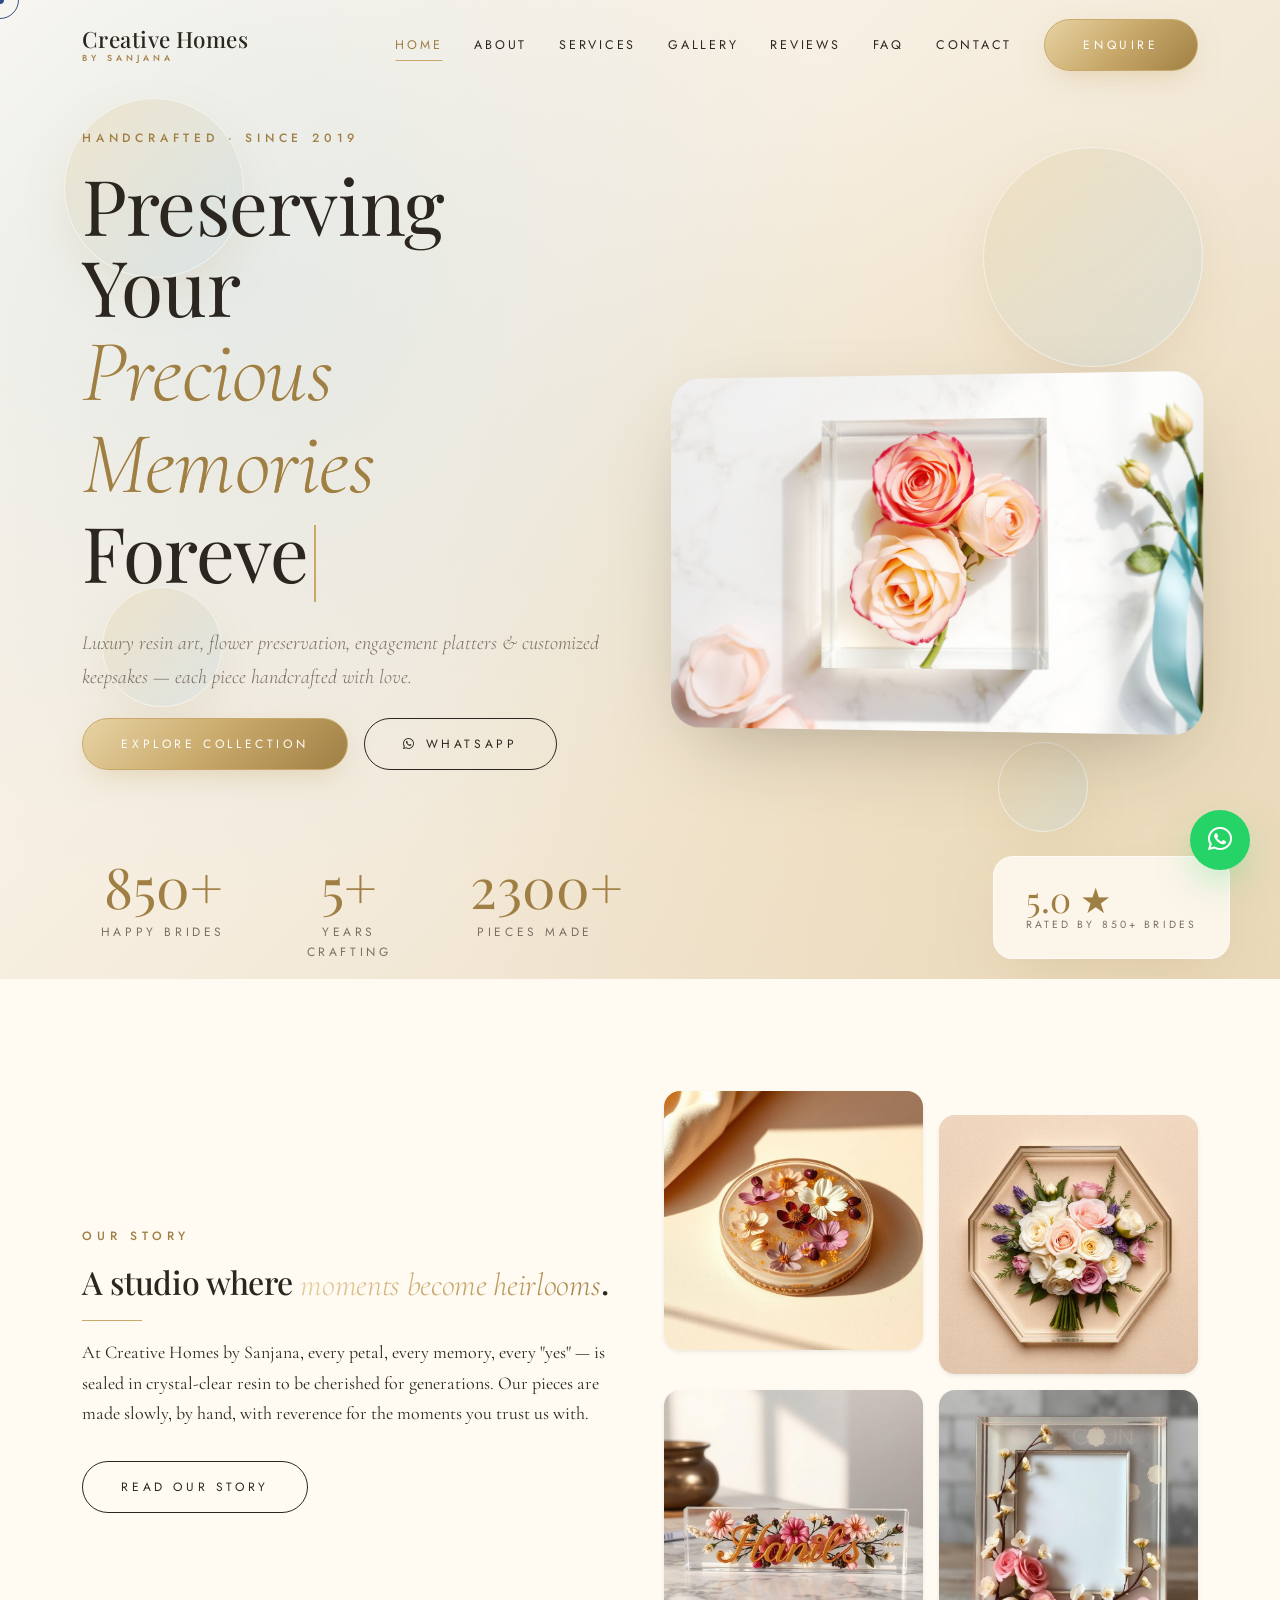
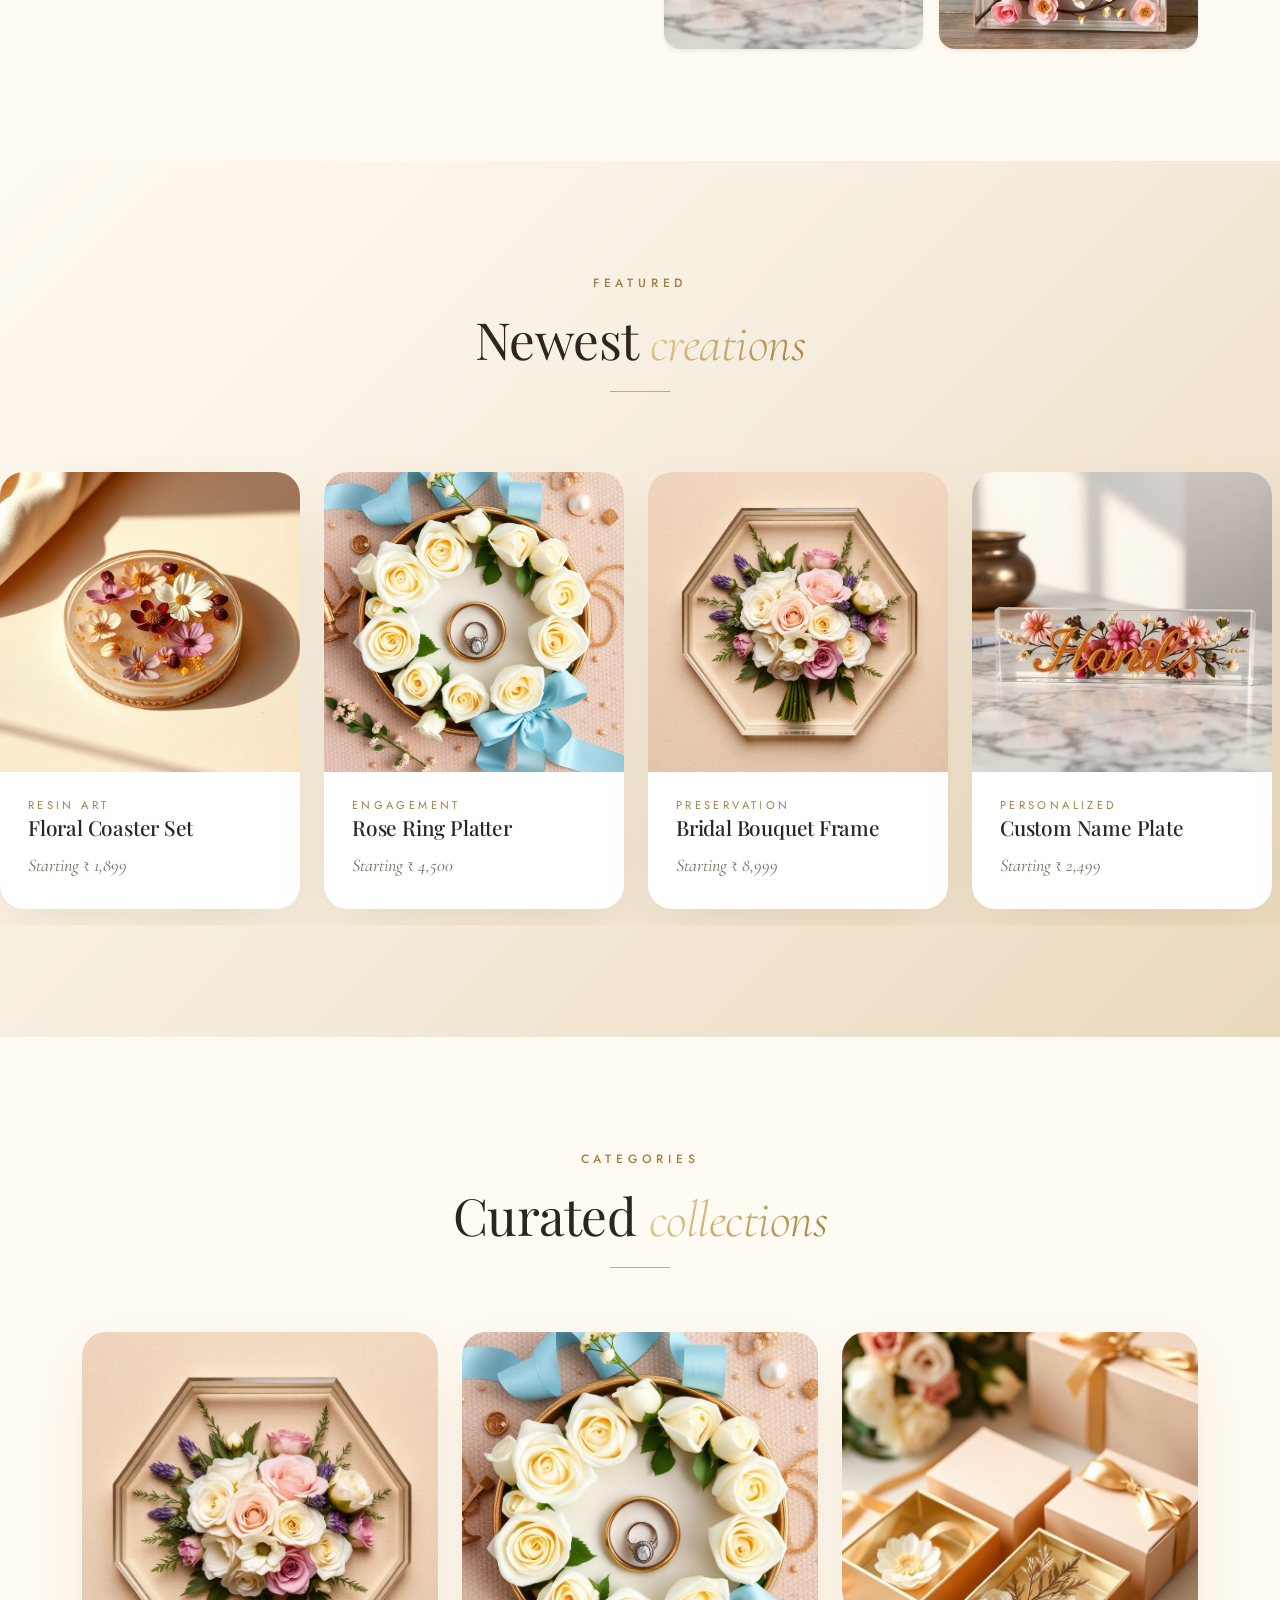
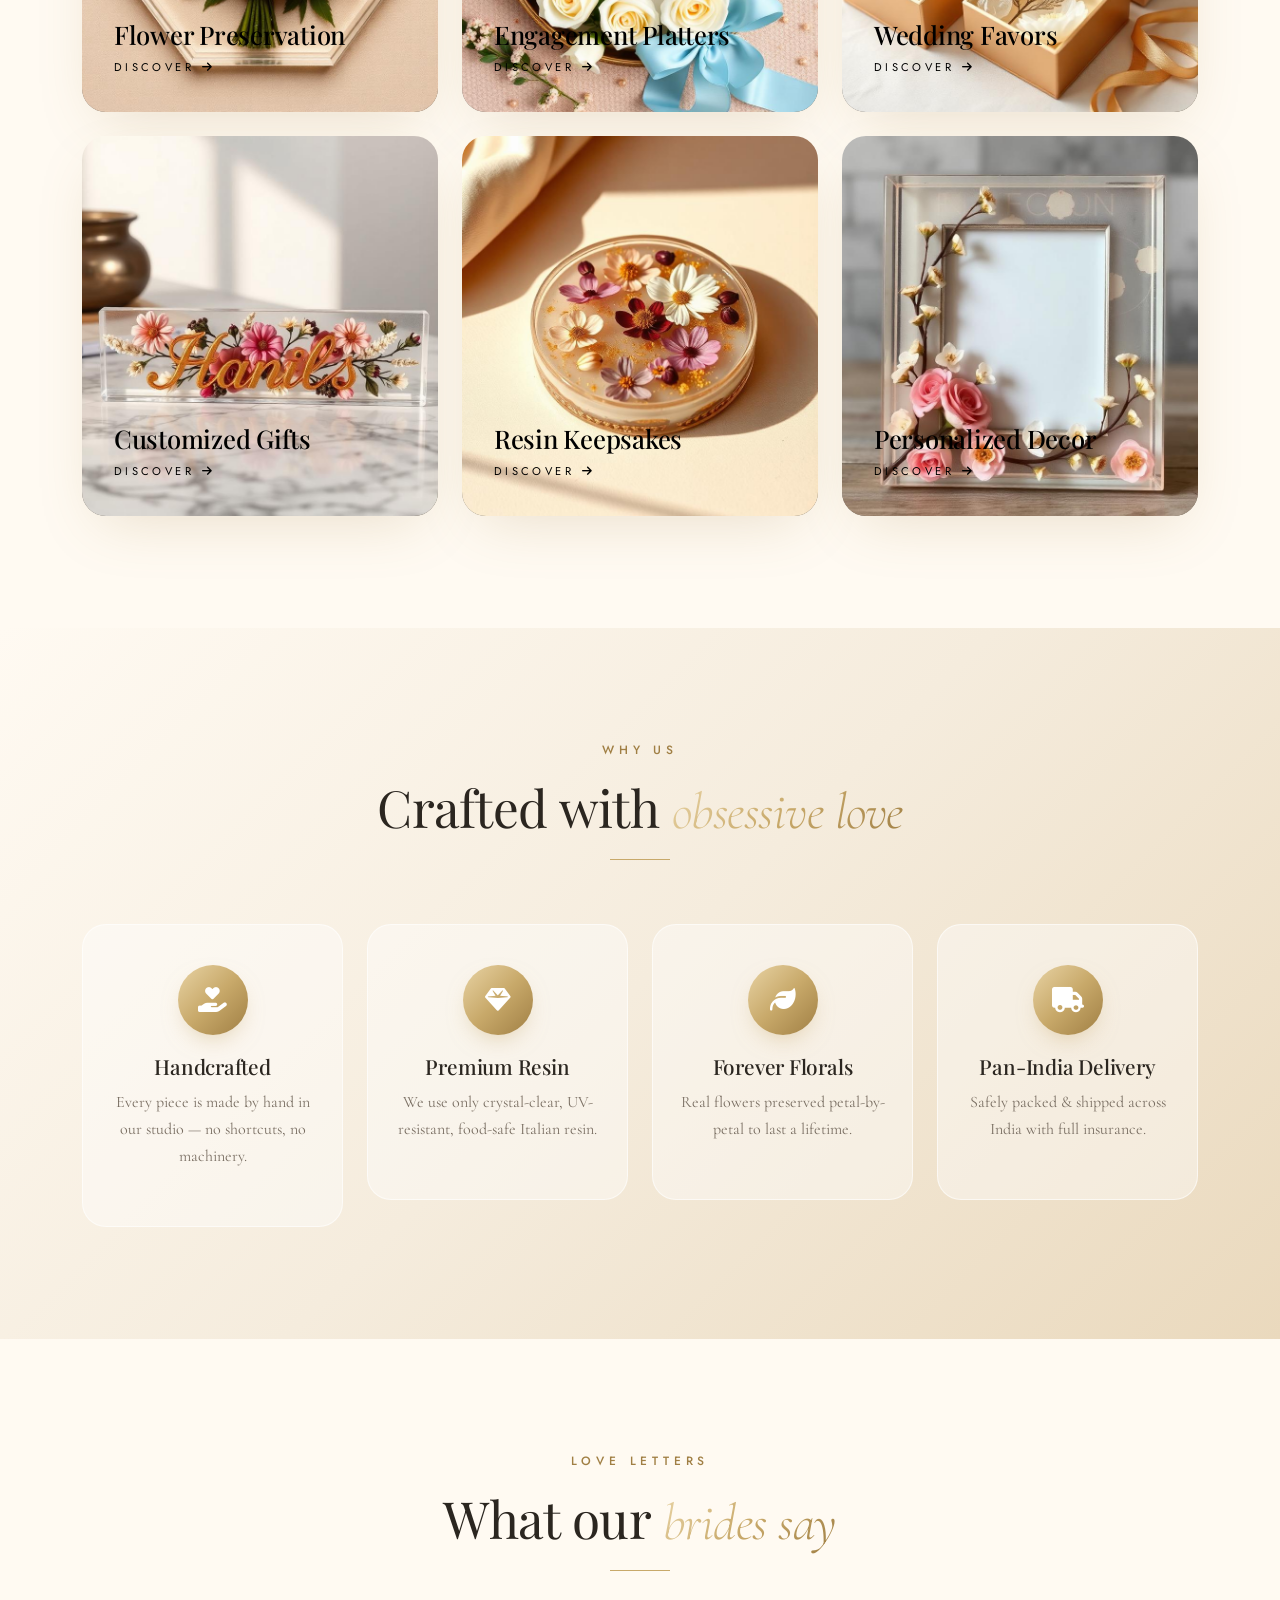
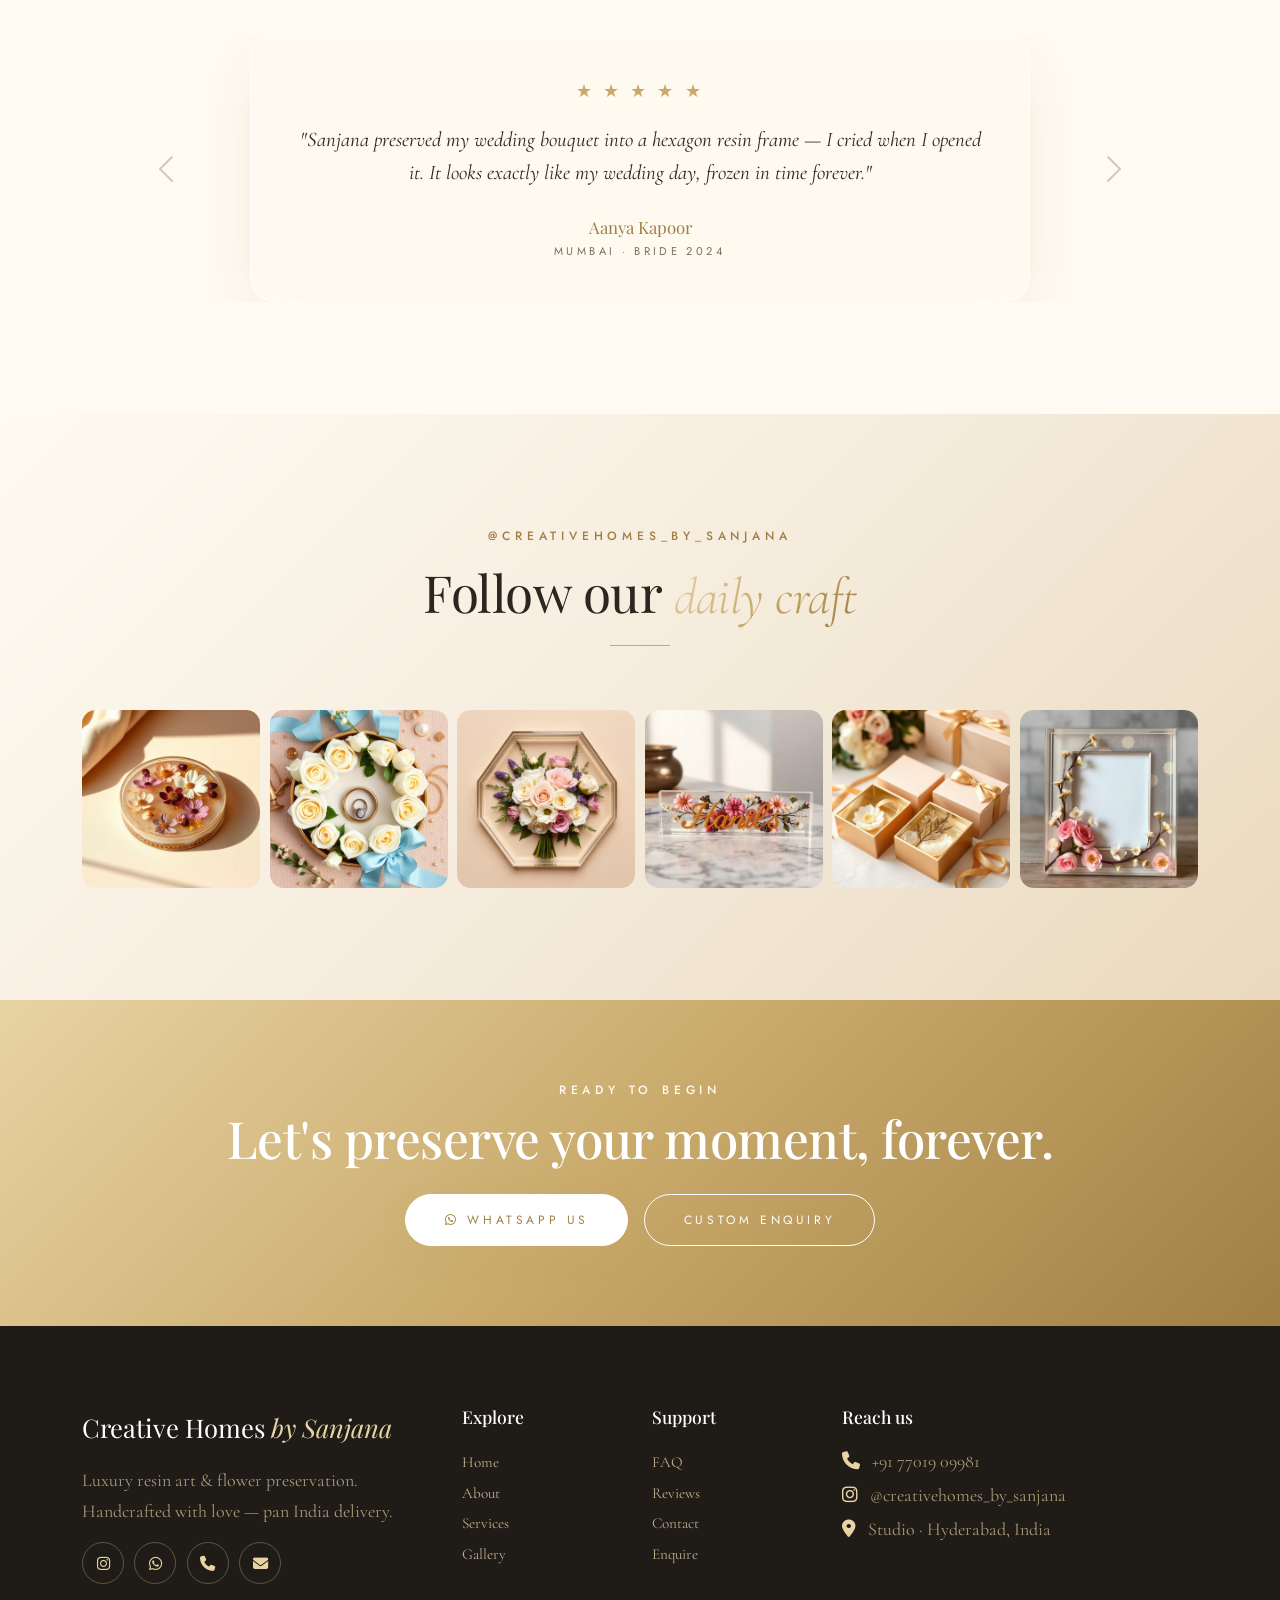
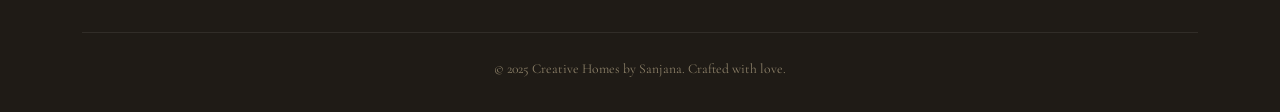
==== index.html @ 937a448a "first commit" ====
<!DOCTYPE html>
<html lang="en">
<head>
<meta charset="UTF-8" />
<meta name="viewport" content="width=device-width, initial-scale=1" />
<title>Creative Homes by Sanjana | Luxury Resin Art & Flower Preservation</title>
<meta name="description" content="Handcrafted resin art, flower preservation, engagement platters & customized keepsakes by Creative Homes by Sanjana." />
<link rel="preconnect" href="https://fonts.googleapis.com">
<link rel="preconnect" href="https://fonts.gstatic.com" crossorigin>
<link href="https://fonts.googleapis.com/css2?family=Playfair+Display:wght@400;500;600&family=Cormorant+Garamond:ital,wght@0,300;0,400;1,300;1,400&family=Jost:wght@300;400;500&display=swap" rel="stylesheet">
<link rel="stylesheet" href="https://cdn.jsdelivr.net/npm/bootstrap@5.3.3/dist/css/bootstrap.min.css">
<link rel="stylesheet" href="https://cdnjs.cloudflare.com/ajax/libs/font-awesome/6.5.0/css/all.min.css">
<link rel="stylesheet" href="CSS/style.css">
<link rel="stylesheet" href="CSS/responsive.css">
</head>
<body>

<!-- Loader -->
<div class="loader"><div class="loader-ring"></div><div class="loader-text">Creative Homes</div></div>
<div class="cursor-dot"></div><div class="cursor-ring"></div>
<div class="scroll-progress"></div>

<!-- Navbar -->
<nav class="navbar navbar-expand-lg fixed-top">
  <div class="container">
    <a class="brand navbar-brand" href="index.html">Creative Homes<small>by Sanjana</small></a>
    <button class="navbar-toggler" data-bs-toggle="collapse" data-bs-target="#nav"><i class="fa-solid fa-bars"></i></button>
    <div class="collapse navbar-collapse justify-content-end" id="nav">
      <ul class="navbar-nav align-items-lg-center">
        <li class="nav-item"><a class="nav-link" href="index.html">Home</a></li>
        <li class="nav-item"><a class="nav-link" href="about.html">About</a></li>
        <li class="nav-item"><a class="nav-link" href="services.html">Services</a></li>
        <li class="nav-item"><a class="nav-link" href="gallery.html">Gallery</a></li>
        <li class="nav-item"><a class="nav-link" href="testimonials.html">Reviews</a></li>
        <li class="nav-item"><a class="nav-link" href="faq.html">FAQ</a></li>
        <li class="nav-item"><a class="nav-link" href="contact.html">Contact</a></li>
        <li class="nav-item ms-lg-3"><a class="btn btn-luxe" href="enquiry.html">Enquire</a></li>
      </ul>
    </div>
  </div>
</nav>

<!-- Hero -->
<header class="hero">
  <div class="float-el f1"></div><div class="float-el f2"></div>
  <div class="float-el f3"></div><div class="float-el f4"></div>
  <div class="container position-relative">
    <div class="row align-items-center g-5">
      <div class="col-lg-6 reveal">
        <div class="eyebrow">Handcrafted · Since 2019</div>
        <h1 class="mt-3">Preserving Your
          <span class="display gold-text">Precious Memories</span>
          <span data-type='["Forever.","Beautifully.","With Love."]'></span><span class="type-cursor"></span>
        </h1>
        <p class="lead">Luxury resin art, flower preservation, engagement platters & customized keepsakes — each piece handcrafted with love.</p>
        <div class="mt-4 d-flex flex-wrap gap-3">
          <a href="services.html" class="btn btn-luxe">Explore Collection</a>
          <a href="https://wa.me/917701909981" target="_blank" class="btn btn-ghost"><i class="fa-brands fa-whatsapp me-2"></i>WhatsApp</a>
        </div>
        <div class="row mt-5 g-4">
          <div class="col-4"><div class="counter"><div class="num" data-count="850" data-suffix="+">0</div><div class="lbl">Happy Brides</div></div></div>
          <div class="col-4"><div class="counter"><div class="num" data-count="5" data-suffix="+">0</div><div class="lbl">Years Crafting</div></div></div>
          <div class="col-4"><div class="counter"><div class="num" data-count="2300" data-suffix="+">0</div><div class="lbl">Pieces Made</div></div></div>
        </div>
      </div>
      <div class="col-lg-6 reveal">
        <div class="hero-visual">
          <img src="Images/hero.jfif" alt="Preserved roses in luxury resin" />
        </div>
        <div class="hero-badge d-none d-md-block">
          <div class="num">5.0 ★</div>
          <div class="lbl">Rated by 850+ Brides</div>
        </div>
      </div>
    </div>
  </div>
</header>

<!-- Brand intro -->
<section>
  <div class="container">
    <div class="row align-items-center g-5">
      <div class="col-lg-6 reveal">
        <div class="eyebrow">Our Story</div>
        <h2 class="mt-3">A studio where <span class="display gold-text">moments become heirlooms</span>.</h2>
        <span class="divider mx-0"></span>
        <p class="mt-3">At Creative Homes by Sanjana, every petal, every memory, every "yes" — is sealed in crystal-clear resin to be cherished for generations. Our pieces are made slowly, by hand, with reverence for the moments you trust us with.</p>
        <a href="about.html" class="btn btn-ghost mt-3">Read Our Story</a>
      </div>
      <div class="col-lg-6 reveal">
        <div class="row g-3">
          <div class="col-6"><img src="Images/p1.jfif" class="img-fluid rounded-4 shadow-sm" alt="Resin coaster"></div>
          <div class="col-6"><img src="Images/p3.jfif" class="img-fluid rounded-4 shadow-sm mt-4" alt="Bouquet preservation"></div>
          <div class="col-6"><img src="Images/p4.jfif" class="img-fluid rounded-4 shadow-sm" alt="Name plate"></div>
          <div class="col-6"><img src="Images/p6.jfif" class="img-fluid rounded-4 shadow-sm mt-n4" alt="Photo frame"></div>
        </div>
      </div>
    </div>
  </div>
</section>

<!-- Featured products marquee -->
<section style="background:var(--grad-beige)">
  <div class="container">
    <div class="section-head reveal">
      <div class="eyebrow">Featured</div>
      <h2>Newest <span class="display gold-text">creations</span></h2>
      <span class="divider"></span>
    </div>
  </div>
  <div class="marquee">
    <div class="marquee-track">
      <!-- duplicated set for seamless loop -->
      <div class="product-card marquee-card"><div class="img-wrap"><img src="Images/p1.jfif" alt=""></div><div class="body"><div class="meta">Resin Art</div><h5>Floral Coaster Set</h5><div class="price">Starting ₹ 1,899</div></div></div>
      <div class="product-card marquee-card"><div class="img-wrap"><img src="Images/p2.jfif" alt=""></div><div class="body"><div class="meta">Engagement</div><h5>Rose Ring Platter</h5><div class="price">Starting ₹ 4,500</div></div></div>
      <div class="product-card marquee-card"><div class="img-wrap"><img src="Images/p3.jfif" alt=""></div><div class="body"><div class="meta">Preservation</div><h5>Bridal Bouquet Frame</h5><div class="price">Starting ₹ 8,999</div></div></div>
      <div class="product-card marquee-card"><div class="img-wrap"><img src="Images/p4.jfif" alt=""></div><div class="body"><div class="meta">Personalized</div><h5>Custom Name Plate</h5><div class="price">Starting ₹ 2,499</div></div></div>
      <div class="product-card marquee-card"><div class="img-wrap"><img src="Images/p5.jfif" alt=""></div><div class="body"><div class="meta">Wedding</div><h5>Return Favor Boxes</h5><div class="price">Starting ₹ 349</div></div></div>
      <div class="product-card marquee-card"><div class="img-wrap"><img src="Images/p6.jfif" alt=""></div><div class="body"><div class="meta">Keepsake</div><h5>Floral Photo Frame</h5><div class="price">Starting ₹ 1,799</div></div></div>
      <!-- repeat -->
      <div class="product-card marquee-card"><div class="img-wrap"><img src="Images/p1.jfif" alt=""></div><div class="body"><div class="meta">Resin Art</div><h5>Floral Coaster Set</h5><div class="price">Starting ₹ 1,899</div></div></div>
      <div class="product-card marquee-card"><div class="img-wrap"><img src="Images/p2.jfif" alt=""></div><div class="body"><div class="meta">Engagement</div><h5>Rose Ring Platter</h5><div class="price">Starting ₹ 4,500</div></div></div>
      <div class="product-card marquee-card"><div class="img-wrap"><img src="Images/p3.jfif" alt=""></div><div class="body"><div class="meta">Preservation</div><h5>Bridal Bouquet Frame</h5><div class="price">Starting ₹ 8,999</div></div></div>
      <div class="product-card marquee-card"><div class="img-wrap"><img src="Images/p4.jfif" alt=""></div><div class="body"><div class="meta">Personalized</div><h5>Custom Name Plate</h5><div class="price">Starting ₹ 2,499</div></div></div>
      <div class="product-card marquee-card"><div class="img-wrap"><img src="Images/p5.jfif" alt=""></div><div class="body"><div class="meta">Wedding</div><h5>Return Favor Boxes</h5><div class="price">Starting ₹ 349</div></div></div>
      <div class="product-card marquee-card"><div class="img-wrap"><img src="Images/p6.jfif" alt=""></div><div class="body"><div class="meta">Keepsake</div><h5>Floral Photo Frame</h5><div class="price">Starting ₹ 1,799</div></div></div>
    </div>
  </div>
</section>

<!-- Categories -->
<section>
  <div class="container">
    <div class="section-head reveal">
      <div class="eyebrow">Categories</div>
      <h2>Curated <span class="display gold-text">collections</span></h2>
      <span class="divider"></span>
    </div>
    <div class="row g-4">
      <div class="col-md-6 col-lg-4 reveal"><div class="cat-card"><img src="Images/p3.jfif" alt=""><div class="content"><h4>Flower Preservation</h4><span class="arrow">Discover <i class="fa-solid fa-arrow-right"></i></span></div></div></div>
      <div class="col-md-6 col-lg-4 reveal"><div class="cat-card"><img src="Images/p2.jfif" alt=""><div class="content"><h4>Engagement Platters</h4><span class="arrow">Discover <i class="fa-solid fa-arrow-right"></i></span></div></div></div>
      <div class="col-md-6 col-lg-4 reveal"><div class="cat-card"><img src="Images/p5.jfif" alt=""><div class="content"><h4>Wedding Favors</h4><span class="arrow">Discover <i class="fa-solid fa-arrow-right"></i></span></div></div></div>
      <div class="col-md-6 col-lg-4 reveal"><div class="cat-card"><img src="Images/p4.jfif" alt=""><div class="content"><h4>Customized Gifts</h4><span class="arrow">Discover <i class="fa-solid fa-arrow-right"></i></span></div></div></div>
      <div class="col-md-6 col-lg-4 reveal"><div class="cat-card"><img src="Images/p1.jfif" alt=""><div class="content"><h4>Resin Keepsakes</h4><span class="arrow">Discover <i class="fa-solid fa-arrow-right"></i></span></div></div></div>
      <div class="col-md-6 col-lg-4 reveal"><div class="cat-card"><img src="Images/p6.jfif" alt=""><div class="content"><h4>Personalized Decor</h4><span class="arrow">Discover <i class="fa-solid fa-arrow-right"></i></span></div></div></div>
    </div>
  </div>
</section>

<!-- Why us -->
<section style="background:var(--grad-beige)">
  <div class="container">
    <div class="section-head reveal">
      <div class="eyebrow">Why us</div>
      <h2>Crafted with <span class="display gold-text">obsessive love</span></h2>
      <span class="divider"></span>
    </div>
    <div class="row g-4">
      <div class="col-md-6 col-lg-3 reveal"><div class="feature"><div class="ico"><i class="fa-solid fa-hand-holding-heart"></i></div><h5>Handcrafted</h5><p>Every piece is made by hand in our studio — no shortcuts, no machinery.</p></div></div>
      <div class="col-md-6 col-lg-3 reveal"><div class="feature"><div class="ico"><i class="fa-solid fa-gem"></i></div><h5>Premium Resin</h5><p>We use only crystal-clear, UV-resistant, food-safe Italian resin.</p></div></div>
      <div class="col-md-6 col-lg-3 reveal"><div class="feature"><div class="ico"><i class="fa-solid fa-leaf"></i></div><h5>Forever Florals</h5><p>Real flowers preserved petal-by-petal to last a lifetime.</p></div></div>
      <div class="col-md-6 col-lg-3 reveal"><div class="feature"><div class="ico"><i class="fa-solid fa-truck"></i></div><h5>Pan-India Delivery</h5><p>Safely packed & shipped across India with full insurance.</p></div></div>
    </div>
  </div>
</section>

<!-- Testimonials carousel -->
<section>
  <div class="container">
    <div class="section-head reveal">
      <div class="eyebrow">Love letters</div>
      <h2>What our <span class="display gold-text">brides say</span></h2>
      <span class="divider"></span>
    </div>
    <div id="tcar" class="carousel slide reveal" data-bs-ride="carousel" data-bs-interval="5000">
      <div class="carousel-inner">
        <div class="carousel-item active"><div class="testimonial glass mx-auto" style="max-width:780px">
          <div class="stars">★ ★ ★ ★ ★</div>
          <p class="quote">"Sanjana preserved my wedding bouquet into a hexagon resin frame — I cried when I opened it. It looks exactly like my wedding day, frozen in time forever."</p>
          <div class="author">Aanya Kapoor</div><div class="role">Mumbai · Bride 2024</div>
        </div></div>
        <div class="carousel-item"><div class="testimonial glass mx-auto" style="max-width:780px">
          <div class="stars">★ ★ ★ ★ ★</div>
          <p class="quote">"The engagement platter was the centrepiece of our ceremony. Guests kept asking where we ordered from. Premium quality, fast delivery, beautiful packaging."</p>
          <div class="author">Riya Sharma</div><div class="role">Delhi · Engagement</div>
        </div></div>
        <div class="carousel-item"><div class="testimonial glass mx-auto" style="max-width:780px">
          <div class="stars">★ ★ ★ ★ ★</div>
          <p class="quote">"We ordered 150 customized return favors. Each one was wrapped like a tiny luxury gift. Worth every rupee. Will order again for our anniversary."</p>
          <div class="author">Meera & Arjun</div><div class="role">Bangalore · Wedding</div>
        </div></div>
      </div>
      <button class="carousel-control-prev" data-bs-target="#tcar" data-bs-slide="prev"><span class="carousel-control-prev-icon" style="filter:invert(.4)"></span></button>
      <button class="carousel-control-next" data-bs-target="#tcar" data-bs-slide="next"><span class="carousel-control-next-icon" style="filter:invert(.4)"></span></button>
    </div>
  </div>
</section>

<!-- Instagram -->
<section style="background:var(--grad-beige)">
  <div class="container">
    <div class="section-head reveal">
      <div class="eyebrow">@creativehomes_by_sanjana</div>
      <h2>Follow our <span class="display gold-text">daily craft</span></h2>
      <span class="divider"></span>
    </div>
    <div class="insta-grid reveal">
      <a href="https://instagram.com/creativehomes_by_sanjana" target="_blank" class="ig"><img src="Images/p1.jfif" alt=""></a>
      <a href="https://instagram.com/creativehomes_by_sanjana" target="_blank" class="ig"><img src="Images/p2.jfif" alt=""></a>
      <a href="https://instagram.com/creativehomes_by_sanjana" target="_blank" class="ig"><img src="Images/p3.jfif" alt=""></a>
      <a href="https://instagram.com/creativehomes_by_sanjana" target="_blank" class="ig"><img src="Images/p4.jfif" alt=""></a>
      <a href="https://instagram.com/creativehomes_by_sanjana" target="_blank" class="ig"><img src="Images/p5.jfif" alt=""></a>
      <a href="https://instagram.com/creativehomes_by_sanjana" target="_blank" class="ig"><img src="Images/p6.jfif" alt=""></a>
    </div>
  </div>
</section>

<!-- CTA strip -->
<section class="cta-strip">
  <div class="container reveal">
    <div class="eyebrow" style="color:#fffaf2">Ready to begin</div>
    <h2 class="mt-2">Let's preserve your moment, forever.</h2>
    <div class="d-flex justify-content-center gap-3 flex-wrap mt-4">
      <a href="https://wa.me/917701909981" target="_blank" class="btn btn-luxe"><i class="fa-brands fa-whatsapp me-2"></i>WhatsApp Us</a>
      <a href="enquiry.html" class="btn btn-ghost">Custom Enquiry</a>
    </div>
  </div>
</section>

<!-- Footer (shared) -->
<footer class="footer">
  <div class="container">
    <div class="row g-4">
      <div class="col-lg-4">
        <div class="brand-f">Creative Homes <em style="color:var(--gold-light)">by Sanjana</em></div>
        <p class="mt-3" style="color:#a89978">Luxury resin art & flower preservation. Handcrafted with love — pan India delivery.</p>
        <div class="social mt-3">
          <a href="https://instagram.com/creativehomes_by_sanjana" target="_blank"><i class="fa-brands fa-instagram"></i></a>
          <a href="https://wa.me/917701909981" target="_blank"><i class="fa-brands fa-whatsapp"></i></a>
          <a href="tel:+917701909981"><i class="fa-solid fa-phone"></i></a>
          <a href="mailto:hello@creativehomes.in"><i class="fa-solid fa-envelope"></i></a>
        </div>
      </div>
      <div class="col-6 col-lg-2"><h6>Explore</h6>
        <div><a href="index.html">Home</a></div><div><a href="about.html">About</a></div>
        <div><a href="services.html">Services</a></div><div><a href="gallery.html">Gallery</a></div>
      </div>
      <div class="col-6 col-lg-2"><h6>Support</h6>
        <div><a href="faq.html">FAQ</a></div><div><a href="testimonials.html">Reviews</a></div>
        <div><a href="contact.html">Contact</a></div><div><a href="enquiry.html">Enquire</a></div>
      </div>
      <div class="col-lg-4"><h6>Reach us</h6>
        <p style="color:#a89978;margin:.2rem 0"><i class="fa-solid fa-phone me-2" style="color:var(--gold-light)"></i> +91 77019 09981</p>
        <p style="color:#a89978;margin:.2rem 0"><i class="fa-brands fa-instagram me-2" style="color:var(--gold-light)"></i> @creativehomes_by_sanjana</p>
        <p style="color:#a89978;margin:.2rem 0"><i class="fa-solid fa-location-dot me-2" style="color:var(--gold-light)"></i> Studio · Hyderabad, India</p>
      </div>
    </div>
    <div class="copy text-center">© 2025 Creative Homes by Sanjana. Crafted with love.</div>
  </div>
</footer>

<a class="fab-wa" href="https://wa.me/917701909981" target="_blank" aria-label="WhatsApp"><i class="fa-brands fa-whatsapp"></i></a>
<button class="back-top" aria-label="Top"><i class="fa-solid fa-arrow-up"></i></button>

<script src="https://cdn.jsdelivr.net/npm/bootstrap@5.3.3/dist/js/bootstrap.bundle.min.js"></script>
<script src="JS/main.js"></script>
</body>
</html>
---- CSS/style.css ----
/* ===================================================
   Creative Homes by Sanjana — Luxury Brand Stylesheet
   Palette: Beige, White, Gold, Pastel Blue
=================================================== */

:root{
  --beige-50:#fbf7f1;
  --beige-100:#f5ecdd;
  --beige-200:#ead9bd;
  --cream:#fffaf2;
  --white:#ffffff;
  --gold:#c8a96a;
  --gold-dark:#a07f44;
  --gold-light:#e8d3a4;
  --blue:#b8d3e3;
  --blue-dark:#7fa9c2;
  --ink:#2b2620;
  --muted:#7a6f63;
  --shadow-soft:0 20px 60px -20px rgba(160,127,68,.25);
  --shadow-deep:0 30px 80px -30px rgba(43,38,32,.35);
  --grad-gold:linear-gradient(135deg,#e8d3a4 0%,#c8a96a 50%,#a07f44 100%);
  --grad-beige:linear-gradient(135deg,#fffaf2 0%,#f5ecdd 50%,#ead9bd 100%);
  --grad-overlay:linear-gradient(135deg,rgba(255,250,242,.7),rgba(184,211,227,.35));
}

/* ---------- Base ---------- */
*{box-sizing:border-box}
html{scroll-behavior:smooth}
body{
  font-family:'Cormorant Garamond', Georgia, serif;
  background:var(--cream);
  color:var(--ink);
  font-size:18px;
  line-height:1.7;
  overflow-x:hidden;
  cursor:none;
}
.sans{font-family:'Jost','Helvetica Neue',sans-serif}
h1,h2,h3,h4,h5{font-family:'Playfair Display',serif;font-weight:500;letter-spacing:-.01em}
.display{font-family:'Cormorant Garamond',serif;font-weight:300;font-style:italic}
.eyebrow{
  font-family:'Jost',sans-serif;
  font-size:.75rem;
  letter-spacing:.4em;
  text-transform:uppercase;
  color:var(--gold-dark);
  font-weight:500;
}
.gold-text{
  background:var(--grad-gold);
  -webkit-background-clip:text;
  background-clip:text;
  color:transparent;
}
a{color:inherit;text-decoration:none;transition:color .3s}
a:hover{color:var(--gold-dark)}
section{padding:7rem 0;position:relative}
.divider{width:60px;height:1px;background:var(--gold);margin:1rem auto;display:block}

/* ---------- Custom cursor ---------- */
.cursor-dot, .cursor-ring{
  position:fixed;top:0;left:0;pointer-events:none;
  z-index:9999;border-radius:50%;transform:translate(-50%,-50%);
  mix-blend-mode:difference;
}
.cursor-dot{width:8px;height:8px;background:var(--gold)}
.cursor-ring{width:38px;height:38px;border:1px solid var(--gold);transition:transform .25s ease, width .25s, height .25s}
.cursor-ring.grow{width:64px;height:64px;background:rgba(200,169,106,.15)}
@media (max-width:991px){body{cursor:auto}.cursor-dot,.cursor-ring{display:none}}

/* ---------- Scroll progress ---------- */
.scroll-progress{
  position:fixed;top:0;left:0;height:3px;width:0%;
  background:var(--grad-gold);z-index:1080;transition:width .1s linear;
}

/* ---------- Loader ---------- */
.loader{
  position:fixed;inset:0;background:var(--cream);z-index:2000;
  display:flex;align-items:center;justify-content:center;flex-direction:column;
  transition:opacity .8s ease, visibility .8s ease;
}
.loader.hidden{opacity:0;visibility:hidden}
.loader-ring{
  width:60px;height:60px;border-radius:50%;
  border:2px solid var(--beige-200);border-top-color:var(--gold);
  animation:spin 1s linear infinite;
}
.loader-text{margin-top:1rem;letter-spacing:.5em;font-family:'Jost',sans-serif;font-size:.7rem;color:var(--gold-dark);text-transform:uppercase}
@keyframes spin{to{transform:rotate(360deg)}}

/* ---------- Navbar ---------- */
.navbar{
  padding:1.2rem 0;transition:all .4s ease;
  background:transparent;backdrop-filter:blur(0px);
}
.navbar.scrolled{
  background:rgba(255,250,242,.75);
  backdrop-filter:blur(20px) saturate(180%);
  -webkit-backdrop-filter:blur(20px) saturate(180%);
  box-shadow:0 10px 40px -20px rgba(160,127,68,.2);
  padding:.7rem 0;
}
.navbar .brand{
  font-family:'Playfair Display',serif;font-weight:500;font-size:1.4rem;
  color:var(--ink);letter-spacing:.02em;line-height:1;
}
.navbar .brand small{display:block;font-family:'Jost',sans-serif;font-size:.55rem;letter-spacing:.45em;color:var(--gold-dark);margin-top:4px;text-transform:uppercase;font-weight:500}
.nav-link{
  font-family:'Jost',sans-serif;font-size:.78rem;letter-spacing:.22em;
  text-transform:uppercase;color:var(--ink)!important;padding:.5rem 1rem!important;
  position:relative;font-weight:400;
}
.nav-link::after{
  content:'';position:absolute;bottom:.2rem;left:50%;width:0;height:1px;
  background:var(--gold);transition:all .35s ease;transform:translateX(-50%);
}
.nav-link:hover::after,.nav-link.active::after{width:60%}
.nav-link.active{color:var(--gold-dark)!important}
.navbar-toggler{border:none;color:var(--ink)}
.navbar-toggler:focus{box-shadow:none}

/* ---------- Buttons ---------- */
.btn-luxe{
  font-family:'Jost',sans-serif;font-size:.75rem;letter-spacing:.3em;
  text-transform:uppercase;padding:1rem 2.4rem;border-radius:50px;
  border:1px solid var(--gold);background:var(--grad-gold);color:#fff;
  position:relative;overflow:hidden;transition:all .4s ease;
  box-shadow:0 10px 30px -10px rgba(200,169,106,.5);
}
.btn-luxe:hover{
  transform:translateY(-3px);color:#fff;
  box-shadow:0 20px 40px -10px rgba(200,169,106,.7);
}
.btn-luxe::before{
  content:'';position:absolute;top:0;left:-100%;width:100%;height:100%;
  background:linear-gradient(120deg,transparent,rgba(255,255,255,.4),transparent);
  transition:left .6s ease;
}
.btn-luxe:hover::before{left:100%}
.btn-ghost{
  font-family:'Jost',sans-serif;font-size:.75rem;letter-spacing:.3em;
  text-transform:uppercase;padding:1rem 2.4rem;border-radius:50px;
  border:1px solid var(--ink);background:transparent;color:var(--ink);
  transition:all .4s ease;
}
.btn-ghost:hover{background:var(--ink);color:var(--cream);border-color:var(--ink)}

/* ---------- Hero ---------- */
.hero{
  min-height:100vh;display:flex;align-items:center;
  background:var(--grad-beige);position:relative;overflow:hidden;
  padding-top:8rem;
}
.hero::before{
  content:'';position:absolute;inset:0;
  background:radial-gradient(circle at 20% 30%, rgba(184,211,227,.3), transparent 50%),
             radial-gradient(circle at 80% 70%, rgba(232,211,164,.4), transparent 50%);
  pointer-events:none;
}
.hero h1{
  font-size:clamp(2.6rem,6vw,5.6rem);line-height:1.05;font-weight:400;
  margin-bottom:1.5rem;
}
.hero h1 .display{display:block;font-size:1.15em;color:var(--gold-dark)}
.hero p.lead{font-size:1.25rem;color:var(--muted);max-width:540px;font-weight:300;font-style:italic}
.type-cursor{display:inline-block;width:2px;background:var(--gold);height:1em;margin-left:6px;animation:blink 1s infinite;vertical-align:middle}
@keyframes blink{50%{opacity:0}}

/* Floating resin elements */
.float-el{
  position:absolute;border-radius:50%;
  background:linear-gradient(135deg,rgba(232,211,164,.4),rgba(184,211,227,.3));
  backdrop-filter:blur(20px);border:1px solid rgba(255,255,255,.5);
  box-shadow:var(--shadow-soft);
  animation:float 8s ease-in-out infinite;
}
.float-el.f1{width:180px;height:180px;top:10%;left:5%}
.float-el.f2{width:120px;height:120px;top:60%;left:8%;animation-delay:-2s;animation-duration:10s}
.float-el.f3{width:220px;height:220px;top:15%;right:6%;animation-delay:-4s;animation-duration:12s}
.float-el.f4{width:90px;height:90px;bottom:15%;right:15%;animation-delay:-1s}
@keyframes float{
  0%,100%{transform:translateY(0) rotate(0)}
  50%{transform:translateY(-30px) rotate(8deg)}
}

.hero-visual{
  position:relative;border-radius:30px;overflow:hidden;
  box-shadow:var(--shadow-deep);
  transform:perspective(1000px) rotateY(-5deg);
}
.hero-visual img{width:100%;height:auto;display:block}
.hero-visual::after{
  content:'';position:absolute;inset:0;background:var(--grad-overlay);mix-blend-mode:overlay;
}
.hero-badge{
  position:absolute;bottom:20px;right:-20px;padding:1.5rem 2rem;
  background:rgba(255,250,242,.85);backdrop-filter:blur(20px);border-radius:20px;
  border:1px solid rgba(255,255,255,.6);box-shadow:var(--shadow-soft);
}
.hero-badge .num{font-family:'Playfair Display',serif;font-size:2.2rem;color:var(--gold-dark);line-height:1}
.hero-badge .lbl{font-family:'Jost',sans-serif;font-size:.65rem;letter-spacing:.3em;text-transform:uppercase;color:var(--muted)}

/* ---------- Section heads ---------- */
.section-head{text-align:center;margin-bottom:4rem}
.section-head h2{font-size:clamp(2rem,4vw,3.5rem);font-weight:400;margin:1rem 0}
.section-head p{color:var(--muted);max-width:600px;margin:0 auto;font-size:1.1rem}

/* ---------- Glass card ---------- */
.glass{
  background:rgba(255,250,242,.55);
  backdrop-filter:blur(20px) saturate(160%);
  -webkit-backdrop-filter:blur(20px) saturate(160%);
  border:1px solid rgba(255,255,255,.6);
  border-radius:24px;
  box-shadow:var(--shadow-soft);
}

/* ---------- Product / Category cards ---------- */
.product-card{
  position:relative;border-radius:24px;overflow:hidden;
  background:#fff;box-shadow:var(--shadow-soft);
  transition:transform .5s ease, box-shadow .5s ease;
}
.product-card:hover{transform:translateY(-12px);box-shadow:var(--shadow-deep)}
.product-card .img-wrap{aspect-ratio:1/1;overflow:hidden;position:relative}
.product-card img{width:100%;height:100%;object-fit:cover;transition:transform 1.2s ease}
.product-card:hover img{transform:scale(1.1)}
.product-card .body{padding:1.5rem 1.75rem 1.75rem}
.product-card h5{font-family:'Playfair Display',serif;font-size:1.3rem;margin:0 0 .3rem}
.product-card .meta{font-family:'Jost',sans-serif;font-size:.7rem;letter-spacing:.3em;text-transform:uppercase;color:var(--gold-dark)}
.product-card .price{margin-top:.6rem;font-family:'Cormorant Garamond',serif;font-style:italic;color:var(--muted)}

/* Auto slider */
.marquee{overflow:hidden;position:relative;padding:1rem 0}
.marquee-track{display:flex;gap:1.5rem;width:max-content;animation:scroll-x 40s linear infinite}
.marquee:hover .marquee-track{animation-play-state:paused}
.marquee-card{width:300px;flex-shrink:0}
@keyframes scroll-x{to{transform:translateX(-50%)}}

/* ---------- Categories ---------- */
.cat-card{
  position:relative;height:380px;border-radius:24px;overflow:hidden;
  background:var(--grad-beige);box-shadow:var(--shadow-soft);
  display:flex;align-items:flex-end;padding:2rem;
  transition:all .5s;
}
.cat-card::before{
  content:'';position:absolute;inset:0;
  background:linear-gradient(180deg,transparent 40%,rgba(43,38,32,.7));
}
.cat-card img{position:absolute;inset:0;width:100%;height:100%;object-fit:cover;transition:transform 1s}
.cat-card:hover img{transform:scale(1.08)}
.cat-card .content{position:relative;z-index:2;color:black}
.cat-card h4{color:black;margin:0;font-size:1.6rem}
.cat-card .arrow{
  display:inline-flex;align-items:center;gap:.5rem;margin-top:.5rem;
  font-family:'Jost',sans-serif;font-size:.7rem;letter-spacing:.3em;text-transform:uppercase;
}
.cat-card:hover{transform:translateY(-8px)}

/* ---------- Why us ---------- */
.feature{
  text-align:center;padding:2.5rem 1.5rem;border-radius:24px;
  transition:all .4s;background:rgba(255,255,255,.4);
  border:1px solid rgba(255,255,255,.6);
}
.feature:hover{background:#fff;transform:translateY(-6px);box-shadow:var(--shadow-soft)}
.feature .ico{
  width:70px;height:70px;border-radius:50%;
  background:var(--grad-gold);color:#fff;
  display:inline-flex;align-items:center;justify-content:center;
  font-size:1.6rem;margin-bottom:1.2rem;
  box-shadow:0 10px 25px -10px rgba(200,169,106,.6);
}
.feature h5{font-size:1.3rem;margin-bottom:.6rem}
.feature p{color:var(--muted);font-size:1rem}

/* ---------- Testimonials ---------- */
.testimonial{
  padding:2.5rem;border-radius:24px;text-align:center;
}
.testimonial .quote{font-family:'Cormorant Garamond',serif;font-style:italic;font-size:1.3rem;color:var(--ink);line-height:1.6;margin-bottom:1.5rem}
.testimonial .stars{color:var(--gold);letter-spacing:.2em;margin-bottom:1rem}
.testimonial .author{font-family:'Playfair Display',serif;font-size:1.05rem;color:var(--gold-dark)}
.testimonial .role{font-family:'Jost',sans-serif;font-size:.7rem;letter-spacing:.3em;text-transform:uppercase;color:var(--muted)}

/* ---------- Instagram gallery ---------- */
.insta-grid{display:grid;grid-template-columns:repeat(6,1fr);gap:.6rem}
.insta-grid .ig{
  aspect-ratio:1/1;border-radius:14px;overflow:hidden;position:relative;
  background:var(--beige-100);
}
.insta-grid .ig img{width:100%;height:100%;object-fit:cover;transition:transform .8s, filter .4s}
.insta-grid .ig::after{
  content:'\f16d';font-family:'Font Awesome 6 Brands';
  position:absolute;inset:0;display:flex;align-items:center;justify-content:center;
  color:#fff;background:rgba(43,38,32,.3);opacity:0;transition:opacity .4s;font-size:1.5rem;
}
.insta-grid .ig:hover img{transform:scale(1.1);filter:brightness(.7)}
.insta-grid .ig:hover::after{opacity:1}
@media (max-width:768px){.insta-grid{grid-template-columns:repeat(3,1fr)}}

/* ---------- CTA strip ---------- */
.cta-strip{
  background:var(--grad-gold);color:#fff;padding:5rem 0;text-align:center;
  position:relative;overflow:hidden;
}
.cta-strip h2{color:#fff;font-size:clamp(2rem,4vw,3.2rem);margin-bottom:1.5rem}
.cta-strip .btn-luxe{background:#fff;color:var(--gold-dark);border-color:#fff}
.cta-strip .btn-ghost{border-color:#fff;color:#fff}
.cta-strip .btn-ghost:hover{background:#fff;color:var(--gold-dark)}

/* ---------- Footer ---------- */
.footer{
  background:#1f1b16;color:#d6c9b0;padding:5rem 0 2rem;
}
.footer h6{font-family:'Playfair Display',serif;color:#fff;font-size:1.1rem;margin-bottom:1.2rem}
.footer a{color:#bfae8e;font-size:.95rem}
.footer a:hover{color:var(--gold-light)}
.footer .brand-f{font-family:'Playfair Display',serif;color:#fff;font-size:1.6rem}
.footer .social a{
  display:inline-flex;width:42px;height:42px;border-radius:50%;
  border:1px solid rgba(232,211,164,.3);align-items:center;justify-content:center;margin-right:.4rem;
  color:var(--gold-light);transition:all .3s;
}
.footer .social a:hover{background:var(--gold);color:#fff;border-color:var(--gold)}
.footer .copy{border-top:1px solid rgba(255,255,255,.08);margin-top:3rem;padding-top:1.5rem;font-size:.85rem;color:#8d8169}

/* ---------- Floating WA ---------- */
.fab-wa{
  position:fixed;bottom:30px;right:30px;width:60px;height:60px;border-radius:50%;
  background:#25D366;color:#fff;display:flex;align-items:center;justify-content:center;
  font-size:1.7rem;box-shadow:0 15px 40px -10px rgba(37,211,102,.5);z-index:999;
  animation:pulse 2.5s ease-in-out infinite;
}
.fab-wa:hover{color:#fff;transform:scale(1.1)}
@keyframes pulse{0%,100%{box-shadow:0 15px 40px -10px rgba(37,211,102,.5),0 0 0 0 rgba(37,211,102,.4)}50%{box-shadow:0 15px 40px -10px rgba(37,211,102,.5),0 0 0 20px rgba(37,211,102,0)}}

.back-top{
  position:fixed;bottom:30px;left:30px;width:46px;height:46px;border-radius:50%;
  background:rgba(255,250,242,.85);backdrop-filter:blur(10px);border:1px solid var(--gold);
  color:var(--gold-dark);display:flex;align-items:center;justify-content:center;
  z-index:999;opacity:0;visibility:hidden;transition:all .3s;
}
.back-top.show{opacity:1;visibility:visible}
.back-top:hover{background:var(--gold);color:#fff}

/* ---------- Reveal on scroll ---------- */
.reveal{opacity:0;transform:translateY(40px);transition:opacity .8s ease, transform .8s ease}
.reveal.in{opacity:1;transform:none}

/* ---------- Page header ---------- */
.page-header{
  padding:11rem 0 5rem;background:var(--grad-beige);text-align:center;position:relative;overflow:hidden;
}
.page-header h1{font-size:clamp(2.5rem,5vw,4.5rem);font-weight:400;margin-bottom:.5rem}
.page-header .breadcrumb{justify-content:center;background:none;padding:0;font-family:'Jost',sans-serif;font-size:.75rem;letter-spacing:.3em;text-transform:uppercase}
.page-header .breadcrumb a{color:var(--gold-dark)}

/* ---------- Service cards ---------- */
.service-card{
  background:#fff;border-radius:24px;overflow:hidden;
  box-shadow:var(--shadow-soft);transition:all .5s;height:100%;
  display:flex;flex-direction:column;
}
.service-card:hover{transform:translateY(-10px);box-shadow:var(--shadow-deep)}
.service-card .img-wrap{aspect-ratio:4/3;overflow:hidden}
.service-card img{width:100%;height:100%;object-fit:cover;transition:transform 1s}
.service-card:hover img{transform:scale(1.08)}
.service-card .body{padding:2rem;flex:1;display:flex;flex-direction:column}
.service-card h4{font-size:1.4rem}
.service-card p{color:var(--muted);flex:1}
.service-card .btn-luxe{align-self:flex-start;padding:.7rem 1.6rem;font-size:.7rem}

/* ---------- Process ---------- */
.process-step{
  text-align:center;padding:2rem 1rem;position:relative;
}
.process-step .step-num{
  width:80px;height:80px;border-radius:50%;background:var(--grad-gold);color:#fff;
  display:inline-flex;align-items:center;justify-content:center;
  font-family:'Playfair Display',serif;font-size:1.8rem;margin-bottom:1.2rem;
  box-shadow:0 15px 30px -10px rgba(200,169,106,.6);
}
.process-step h5{font-size:1.2rem}
.process-step p{color:var(--muted);font-size:.95rem}

/* ---------- Gallery ---------- */
.filter-btn{
  background:transparent;border:1px solid var(--beige-200);color:var(--ink);
  padding:.5rem 1.5rem;border-radius:50px;font-family:'Jost',sans-serif;
  font-size:.7rem;letter-spacing:.3em;text-transform:uppercase;margin:.2rem;
  transition:all .3s;
}
.filter-btn:hover,.filter-btn.active{background:var(--ink);color:#fff;border-color:var(--ink)}
.masonry{column-count:3;column-gap:1rem}
@media (max-width:991px){.masonry{column-count:2}}
@media (max-width:576px){.masonry{column-count:1}}
.masonry .m-item{
  break-inside:avoid;margin-bottom:1rem;border-radius:18px;overflow:hidden;
  position:relative;cursor:pointer;box-shadow:var(--shadow-soft);
  transition:transform .5s, opacity .4s;
}
.masonry .m-item img{width:100%;display:block;transition:transform 1s}
.masonry .m-item:hover img{transform:scale(1.08)}
.masonry .m-item::after{
  content:'\f00e';font-family:'Font Awesome 6 Free';font-weight:900;
  position:absolute;inset:0;background:rgba(43,38,32,.5);color:#fff;
  display:flex;align-items:center;justify-content:center;
  opacity:0;transition:opacity .4s;font-size:1.4rem;
}
.masonry .m-item:hover::after{opacity:1}
.masonry .m-item.hide{display:none}

/* Lightbox */
.lightbox{
  position:fixed;inset:0;background:rgba(15,12,8,.92);z-index:2500;
  display:none;align-items:center;justify-content:center;padding:2rem;
}
.lightbox.show{display:flex;animation:fadeIn .3s}
.lightbox img{max-width:90vw;max-height:85vh;border-radius:12px;box-shadow:var(--shadow-deep)}
.lightbox-close{position:absolute;top:20px;right:30px;color:#fff;font-size:2rem;cursor:pointer;background:none;border:none}
@keyframes fadeIn{from{opacity:0}to{opacity:1}}

/* ---------- FAQ ---------- */
.accordion-item{background:transparent;border:none;border-bottom:1px solid var(--beige-200);margin-bottom:0}
.accordion-button{
  background:transparent!important;box-shadow:none!important;
  font-family:'Playfair Display',serif;font-size:1.25rem;padding:1.5rem 0;
  color:var(--ink)!important;
}
.accordion-button::after{
  background:none;content:'+';color:var(--gold-dark);font-size:1.8rem;font-weight:300;
  width:auto;height:auto;transform:none;transition:transform .3s;
}
.accordion-button:not(.collapsed)::after{transform:rotate(45deg)}
.accordion-body{padding:0 0 1.5rem;color:var(--muted);font-size:1.05rem}

/* ---------- Forms ---------- */
.form-luxe .form-floating > .form-control,
.form-luxe .form-floating > .form-select{
  background:rgba(255,255,255,.6);backdrop-filter:blur(10px);
  border:1px solid var(--beige-200);border-radius:16px;
  font-family:'Jost',sans-serif;font-size:.95rem;padding:1.2rem 1.2rem .5rem;
  height:auto;min-height:60px;
}
.form-luxe .form-floating > label{
  font-family:'Jost',sans-serif;font-size:.85rem;color:var(--muted);
  padding:1rem 1.2rem;
}
.form-luxe textarea.form-control{min-height:140px!important}
.form-luxe .form-control:focus,.form-luxe .form-select:focus{
  box-shadow:none;border-color:var(--gold);background:#fff;
}

.progress-luxe{
  height:4px;background:var(--beige-200);border-radius:50px;overflow:hidden;
}
.progress-luxe .bar{height:100%;background:var(--grad-gold);width:0;transition:width .6s ease}

/* ---------- Contact ---------- */
.contact-card{
  background:#fff;border-radius:24px;padding:1rem;box-shadow:var(--shadow-soft);
  display:flex;align-items:center;gap:1.2rem;transition:all .4s;
}
.contact-card:hover{transform:translateY(-6px);box-shadow:var(--shadow-deep)}
.contact-card .ico{
  width:60px;height:60px;border-radius:50%;background:var(--grad-gold);color:#fff;
  display:flex;align-items:center;justify-content:center;flex-shrink:0;font-size:1.3rem;
}
.contact-card h6{font-family:'Playfair Display',serif;font-size:1.1rem;margin:0 0 .2rem}
.contact-card a{color:var(--muted);font-family:'Jost',sans-serif;font-size:.95rem}

/* ---------- Timeline ---------- */
.timeline{position:relative;padding:2rem 0}
.timeline::before{content:'';position:absolute;left:50%;top:0;bottom:0;width:1px;background:var(--gold-light);transform:translateX(-50%)}
.tl-item{display:flex;justify-content:flex-end;width:50%;padding:1.5rem 3rem 1.5rem 0;position:relative}
.tl-item:nth-child(even){margin-left:50%;justify-content:flex-start;padding:1.5rem 0 1.5rem 3rem}
.tl-item .dot{
  position:absolute;top:2rem;right:-8px;width:16px;height:16px;border-radius:50%;
  background:var(--gold);box-shadow:0 0 0 5px var(--cream),0 0 0 6px var(--gold-light);
}
.tl-item:nth-child(even) .dot{right:auto;left:-8px}
.tl-item .card-tl{background:#fff;padding:1.5rem;border-radius:18px;box-shadow:var(--shadow-soft);max-width:90%}
.tl-item .year{font-family:'Jost',sans-serif;font-size:.7rem;letter-spacing:.3em;color:var(--gold-dark);text-transform:uppercase}
.tl-item h5{margin:.3rem 0}
.tl-item p{color:var(--muted);font-size:.95rem;margin:0}
@media (max-width:768px){
  .timeline::before{left:20px}
  .tl-item,.tl-item:nth-child(even){width:100%;margin:0;justify-content:flex-start;padding:1rem 0 1rem 3rem}
  .tl-item .dot,.tl-item:nth-child(even) .dot{left:12px;right:auto}
}

/* ---------- Counters ---------- */
.counter{text-align:center;padding:1rem}
.counter .num{font-family:'Playfair Display',serif;font-size:3.5rem;color:var(--gold-dark);line-height:1}
.counter .lbl{font-family:'Jost',sans-serif;font-size:.75rem;letter-spacing:.3em;text-transform:uppercase;color:var(--muted);margin-top:.5rem}

/* Quote */
.quote-block{
  text-align:center;padding:4rem 2rem;max-width:800px;margin:0 auto;
  font-family:'Cormorant Garamond',serif;font-style:italic;font-size:2rem;
  color:var(--ink);position:relative;
}
.quote-block::before{
  content:'"';position:absolute;top:-2rem;left:50%;transform:translateX(-50%);
  font-size:8rem;color:var(--gold-light);font-family:Georgia,serif;line-height:1;
}
.quote-block cite{display:block;margin-top:1.5rem;font-size:.9rem;letter-spacing:.3em;text-transform:uppercase;color:var(--gold-dark);font-style:normal;font-family:'Jost',sans-serif}

/* Maps placeholder */
.map-wrap{border-radius:24px;overflow:hidden;box-shadow:var(--shadow-soft);height:50%;min-height:400px;background:var(--beige-100);position:relative}
.map-wrap iframe{width:100%;height:100%;border:0;display:block;min-height:400px}

/* Responsive helpers in style file already; responsive.css adds more */
---- CSS/responsive.css ----
/* Responsive overrides */
@media (max-width: 1199px){
  section{padding:5.5rem 0}
}
@media (max-width: 991px){
  body{font-size:17px}
  .hero{min-height:auto;padding:9rem 0 5rem}
  .hero h1{font-size:2.8rem}
  .hero-visual{transform:none;margin-top:3rem}
  .float-el.f1{width:120px;height:120px}
  .float-el.f3{width:140px;height:140px}
  .navbar.scrolled{padding:.6rem 0}
  .navbar-collapse{
    background:rgba(255,250,242,.95);backdrop-filter:blur(20px);
    border-radius:18px;margin-top:1rem;padding:1rem;
  }
  .nav-link{padding:.7rem 1rem!important}
  section{padding:4.5rem 0}
  .section-head{margin-bottom:2.5rem}
  .quote-block{font-size:1.4rem;padding:3rem 1rem}
  .quote-block::before{font-size:6rem;top:-1.5rem}
  .page-header{padding:8rem 0 3.5rem}
}
@media (max-width: 576px){
  .fab-wa{width:54px;height:54px;font-size:1.4rem;bottom:20px;right:20px}
  .back-top{bottom:20px;left:20px;width:42px;height:42px}
  .btn-luxe,.btn-ghost{padding:.85rem 1.8rem;font-size:.7rem}
  .hero{padding-top:7rem}
  .hero h1{font-size:2.3rem}
  .hero p.lead{font-size:1.05rem}
  .counter .num{font-size:2.5rem}
  .feature{padding:2rem 1rem}
}
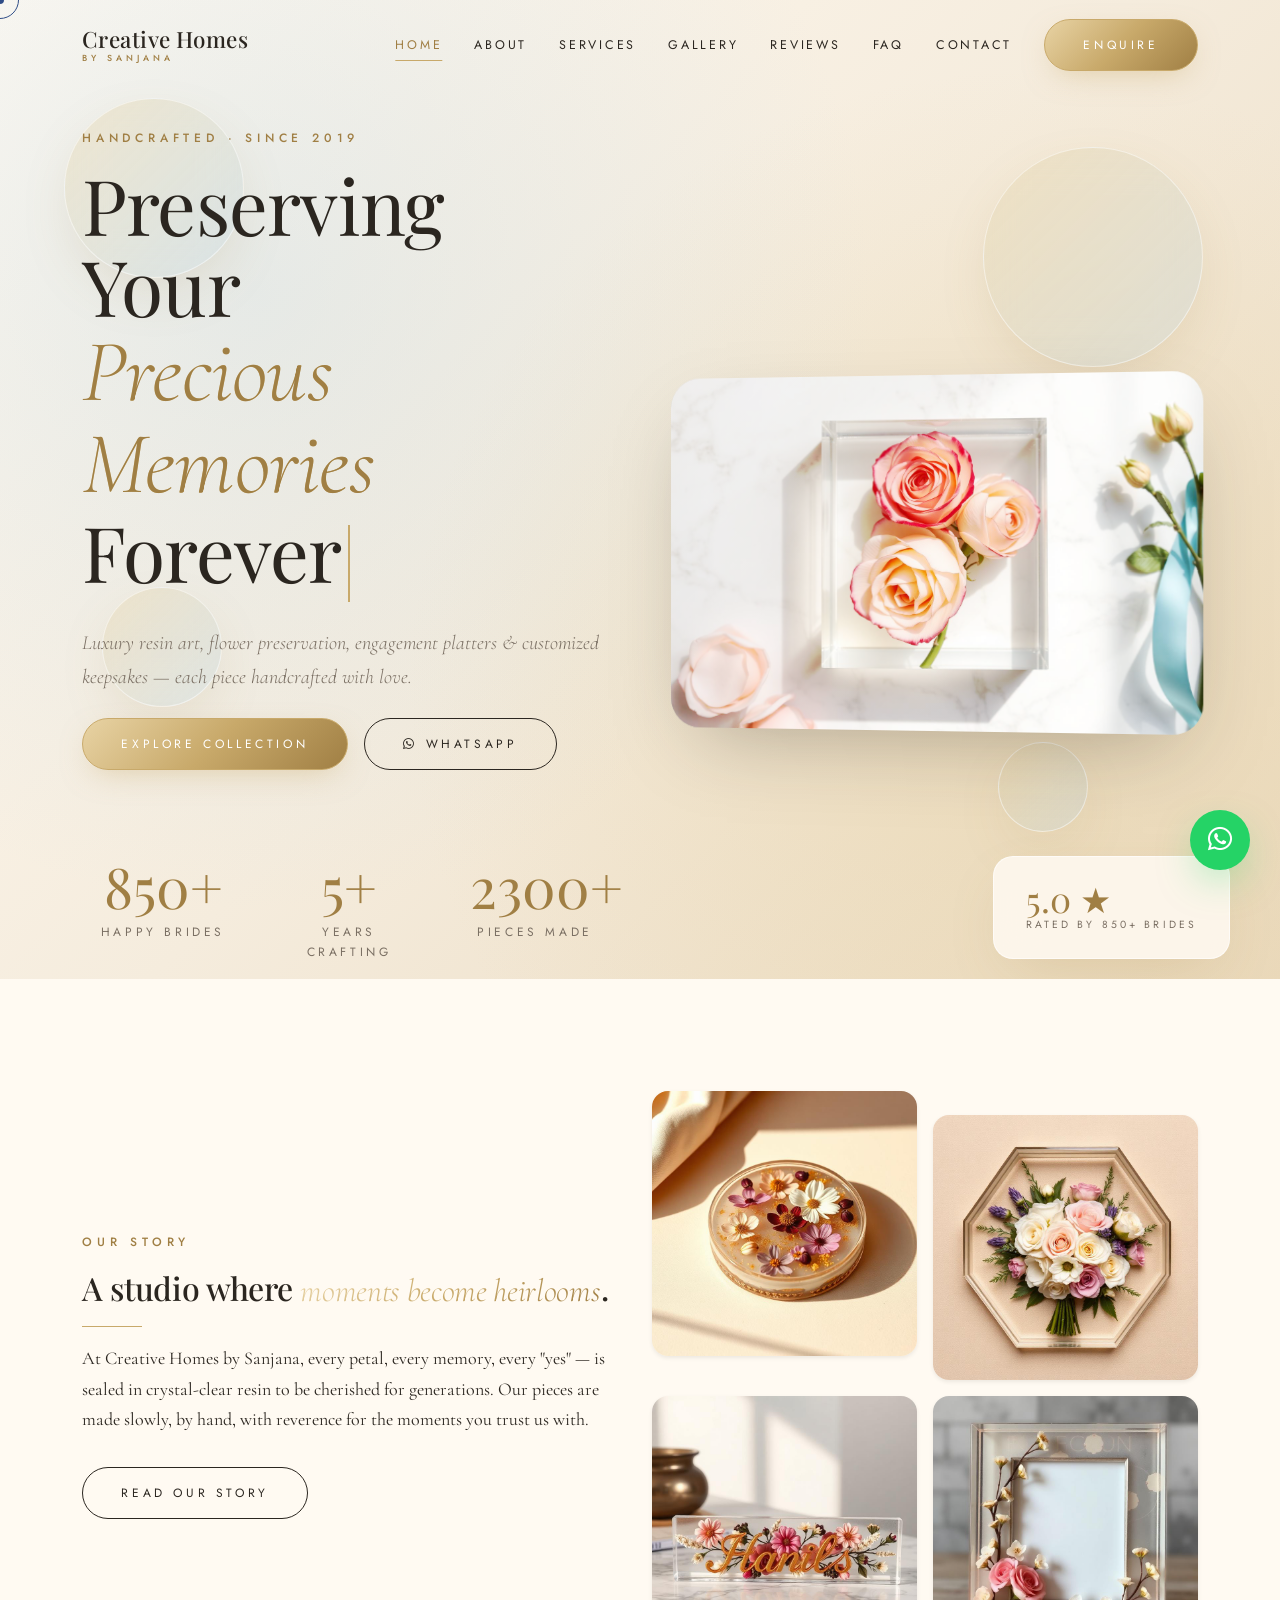
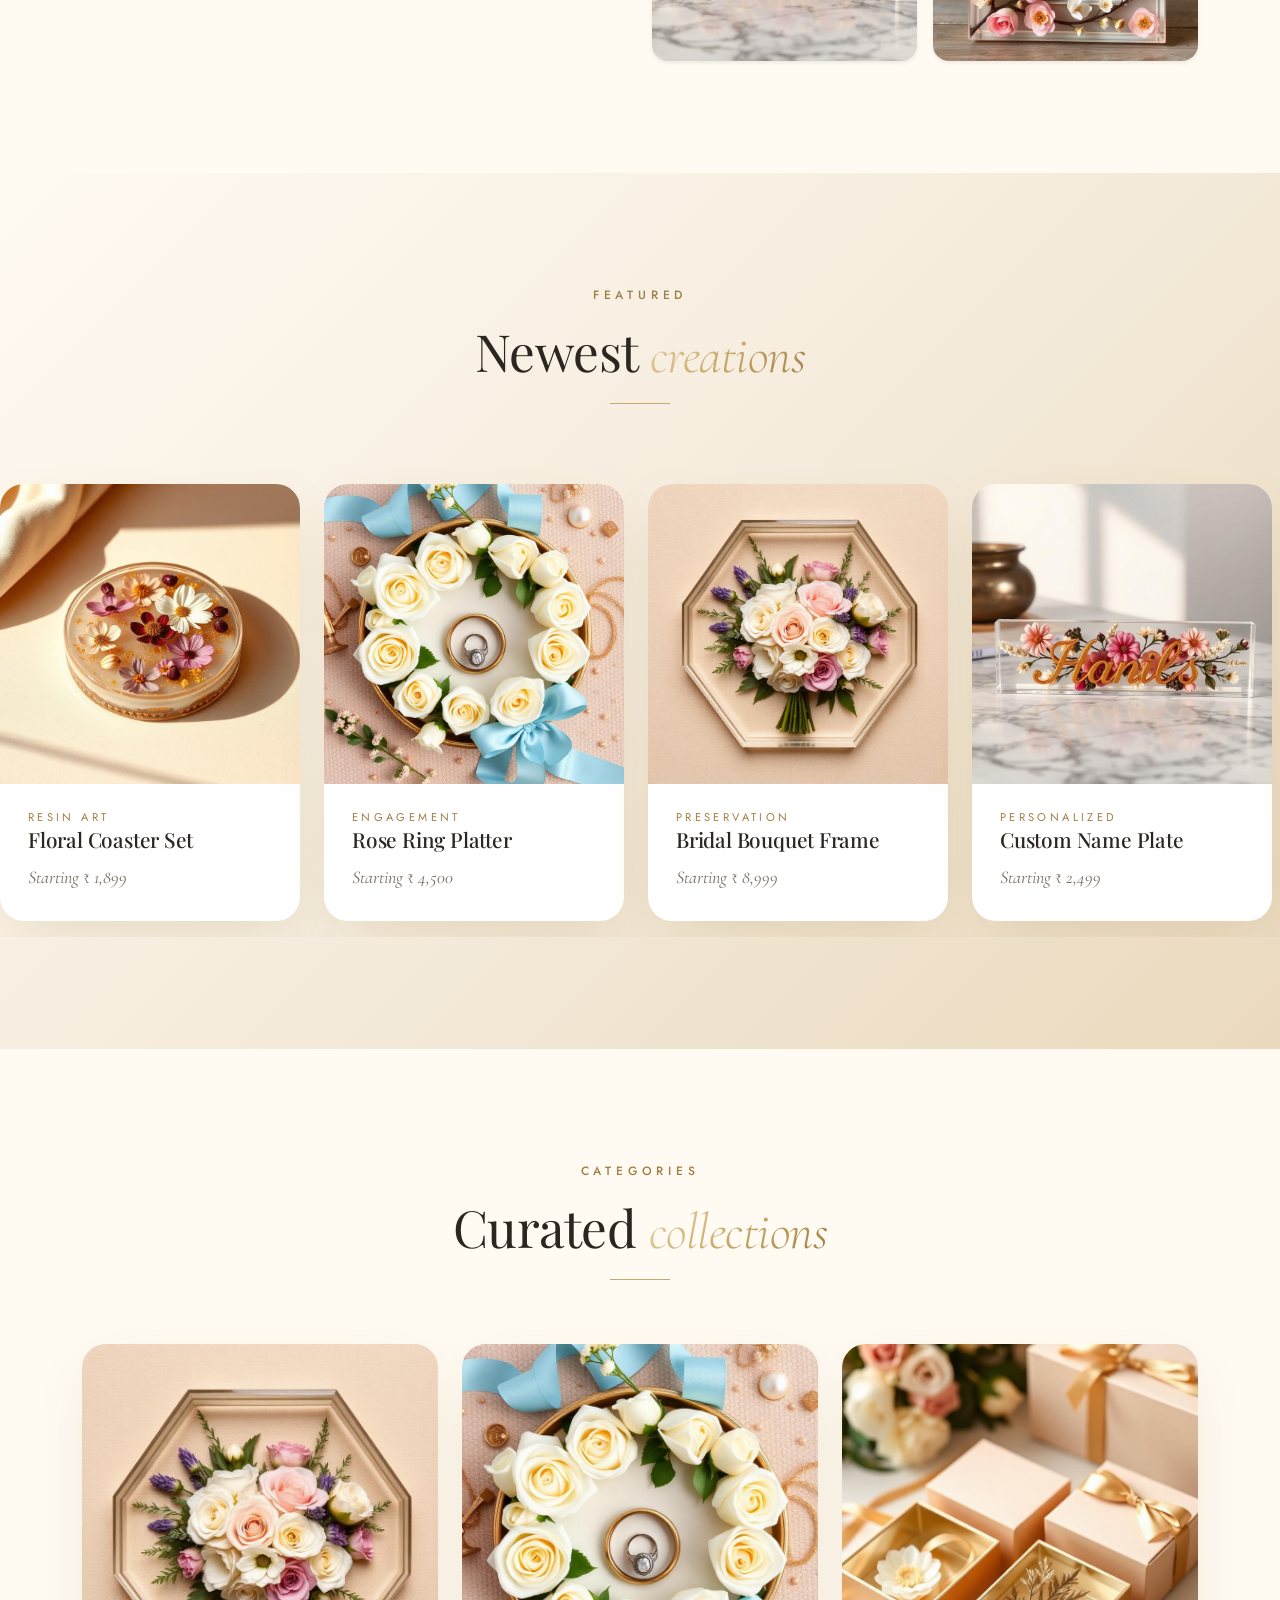
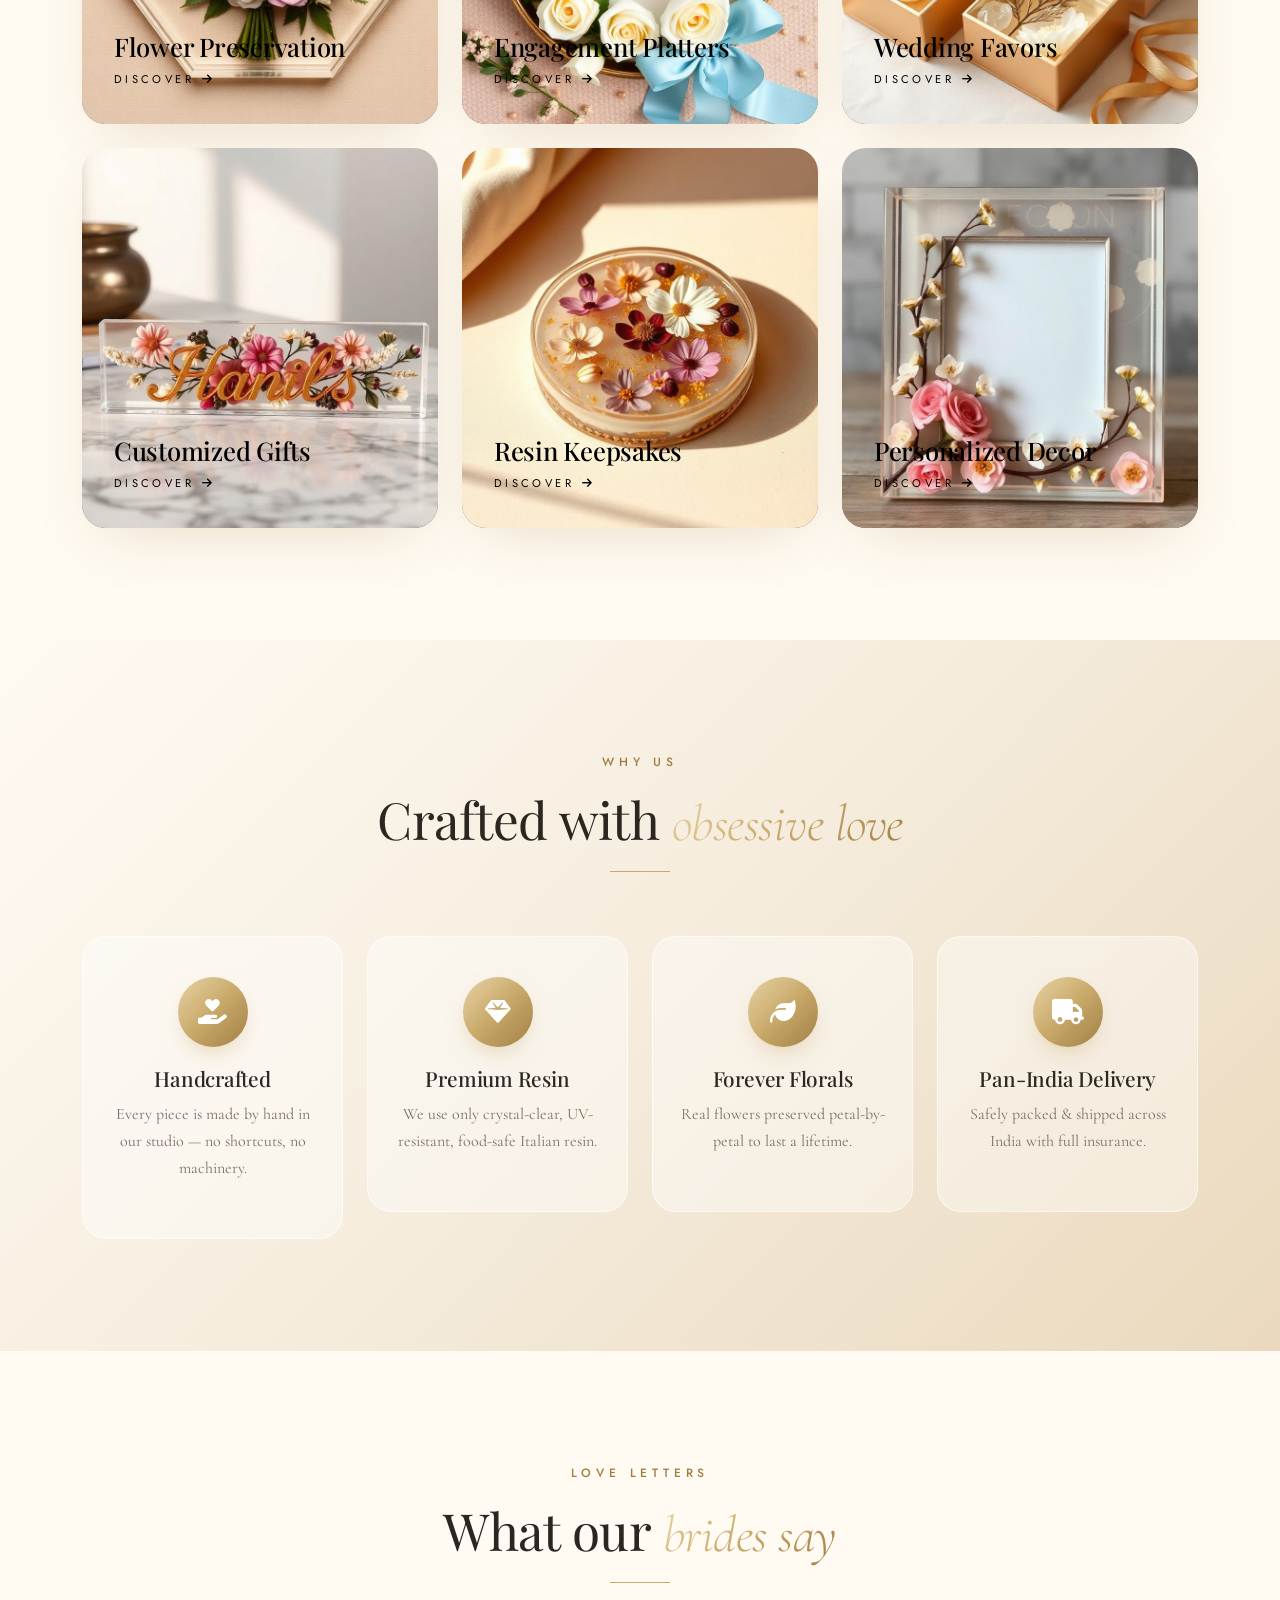
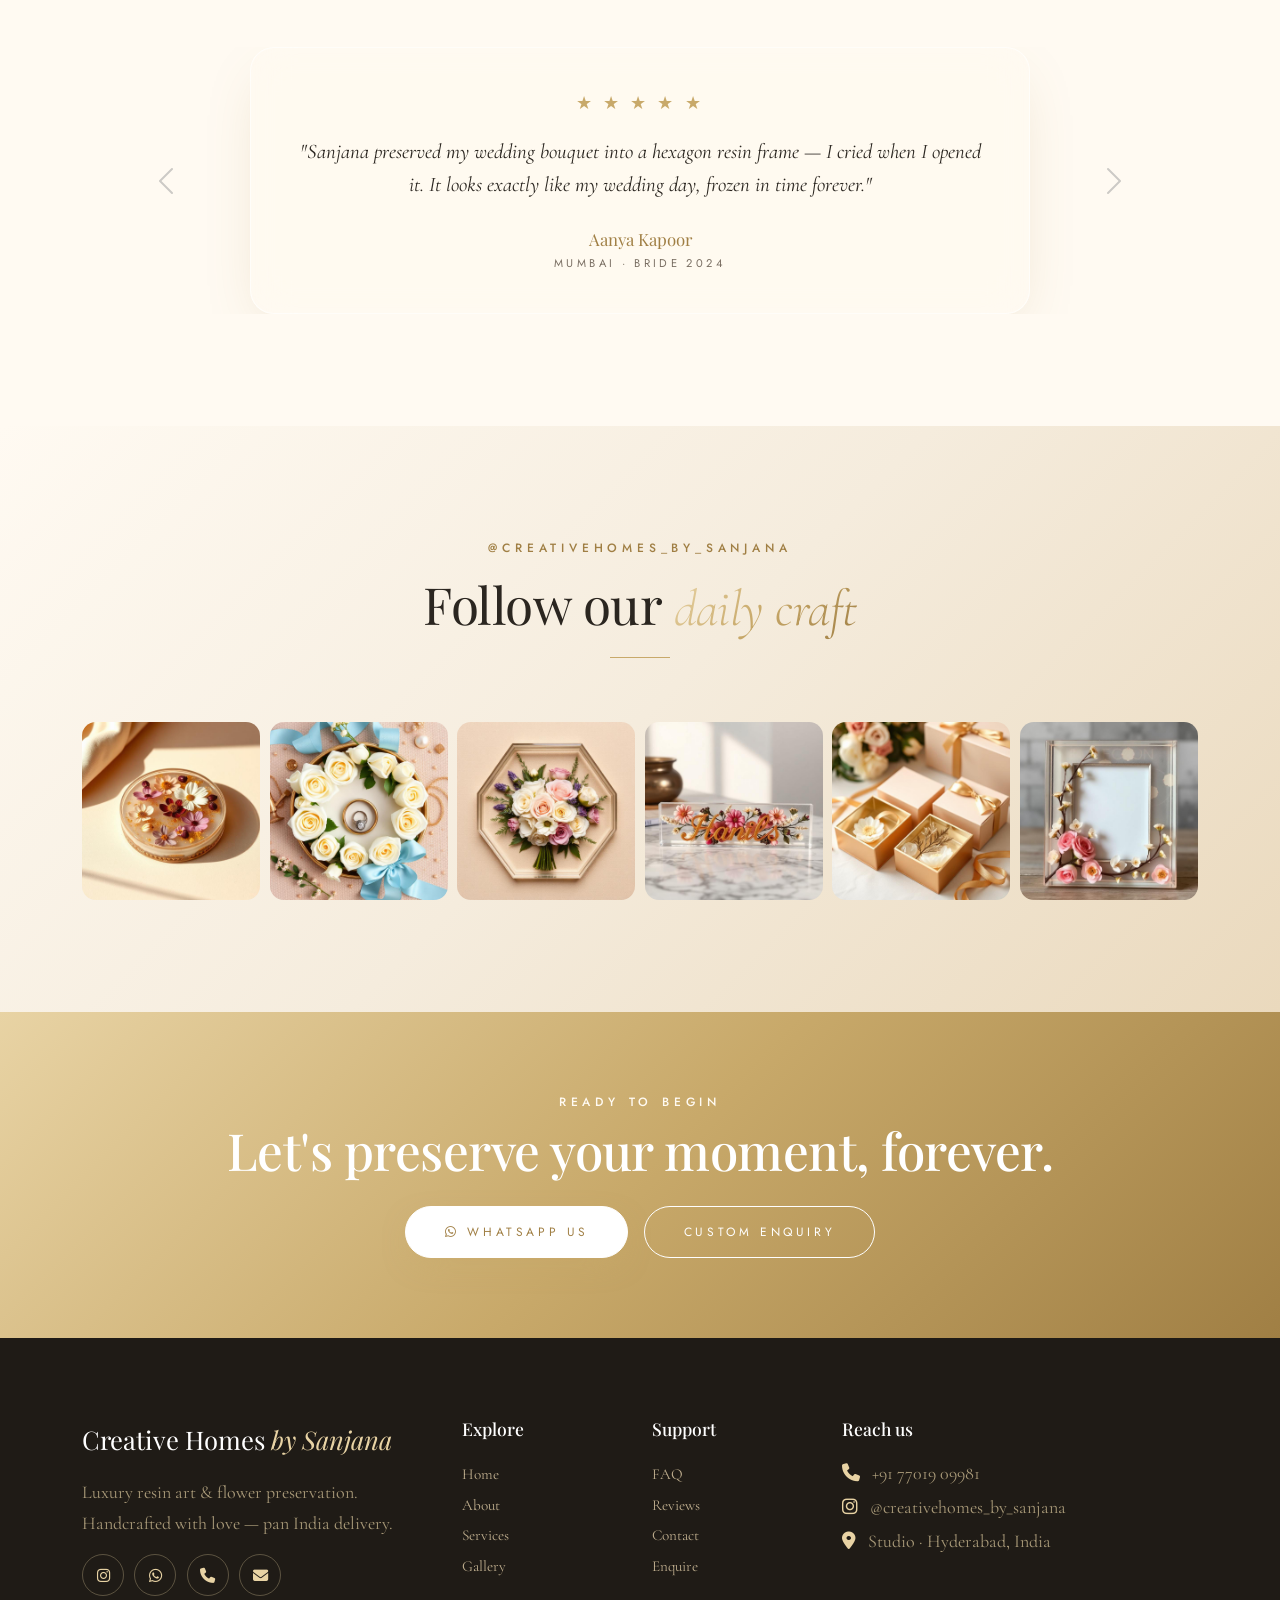
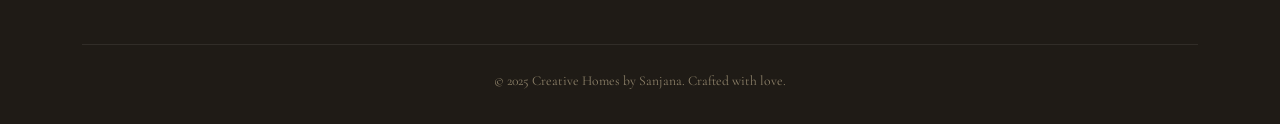
==== commit d6a041c9: "second commit" ====
--- a/index.html
+++ b/index.html
@@ -79,7 +79,7 @@
 <!-- Brand intro -->
 <section>
   <div class="container">
-    <div class="row align-items-center g-5">
+    <div class="row align-items-center g-4">
       <div class="col-lg-6 reveal">
         <div class="eyebrow">Our Story</div>
         <h2 class="mt-3">A studio where <span class="display gold-text">moments become heirlooms</span>.</h2>
